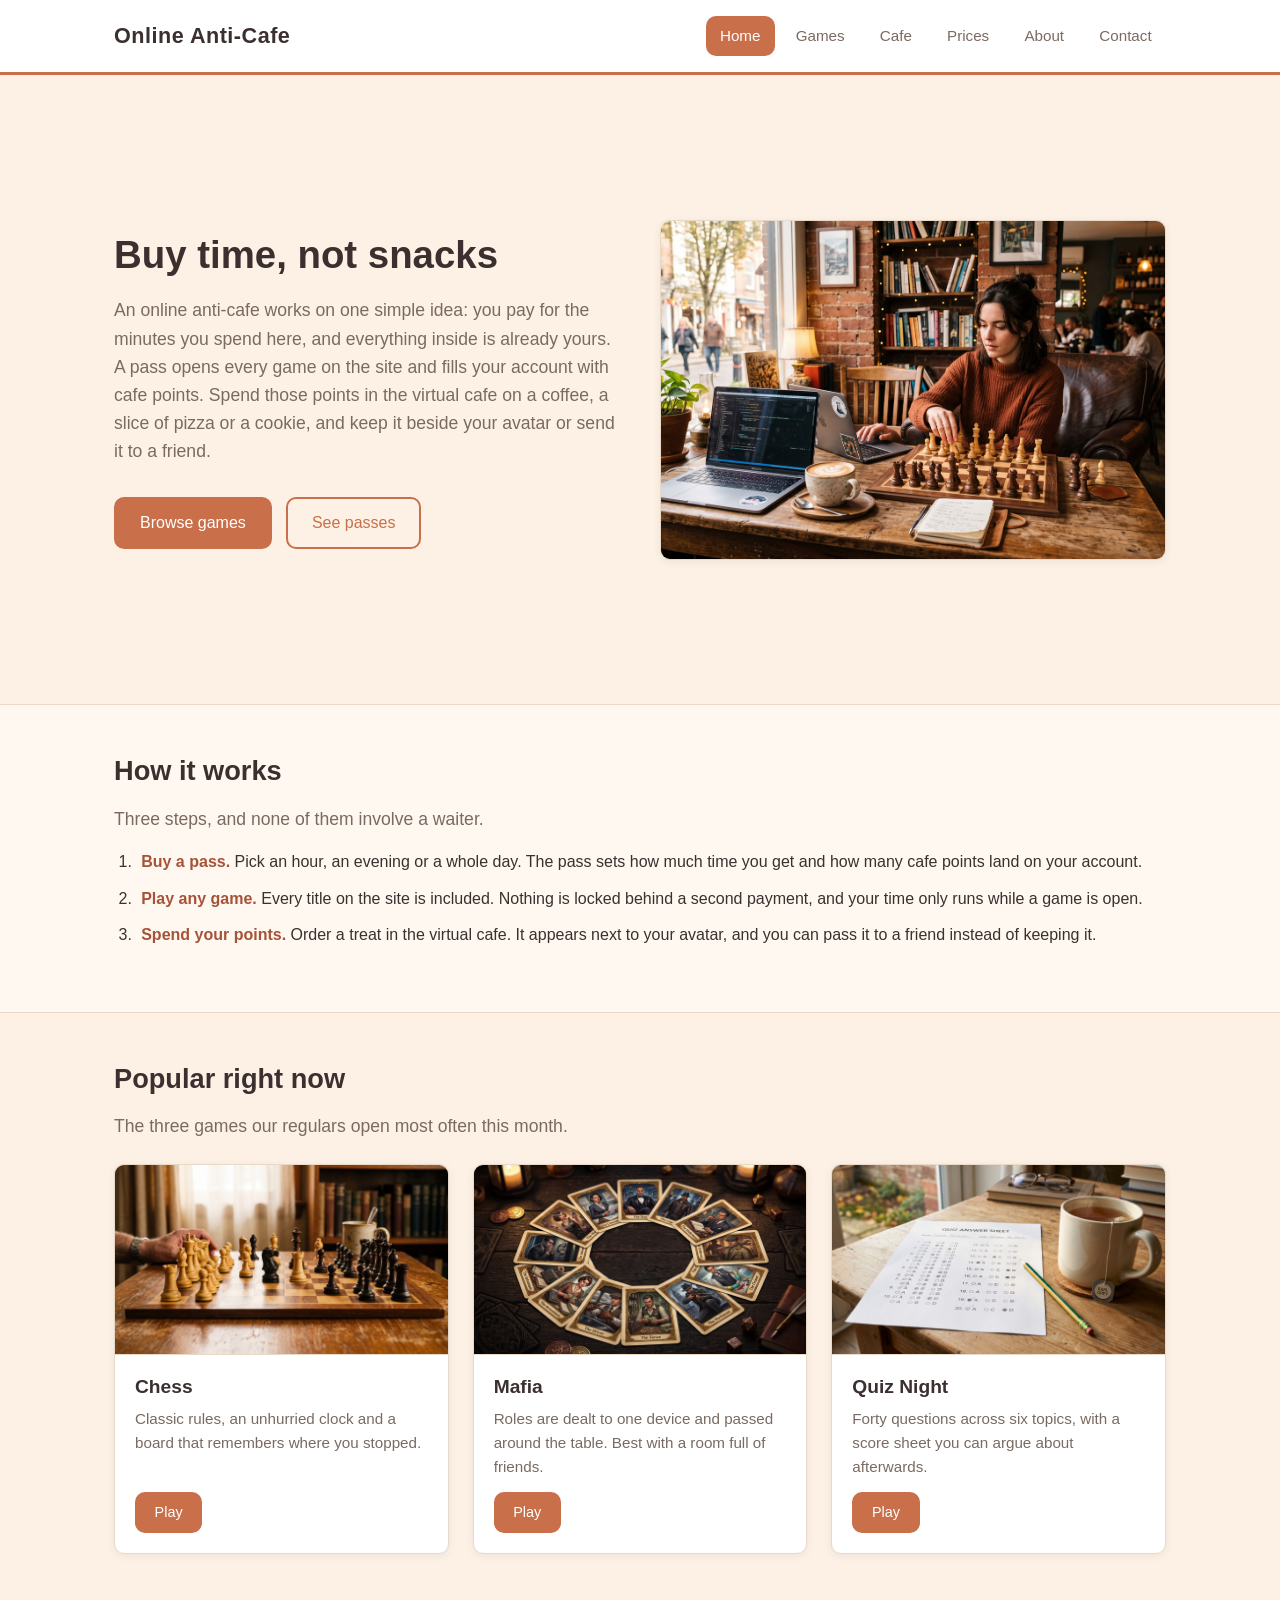
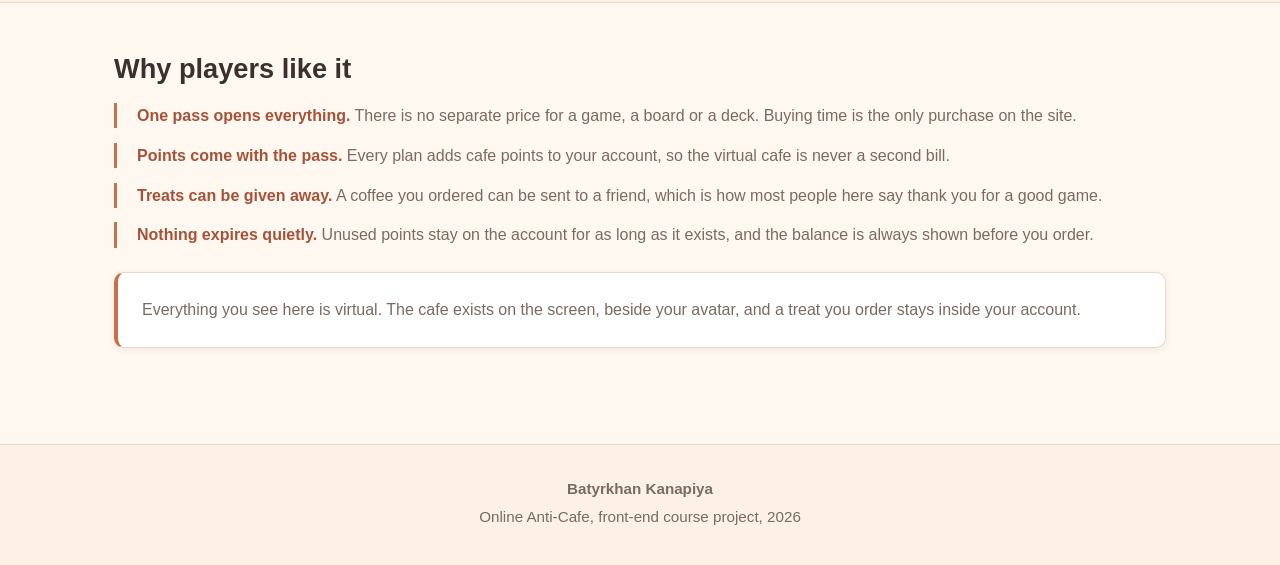
==== index.html @ 0a93e50f "Online Anti-Cafe: stage 1, HTML and CSS" ====
<!DOCTYPE html>
<html lang="en">

<head>
  <meta charset="utf-8">
  <meta name="viewport" content="width=device-width, initial-scale=1.0">
  <meta name="description" content="An online anti-cafe where you buy time instead of food: one pass opens every minigame and fills your account with cafe points for virtual treats.">
  <title>Home | Online Anti-Cafe</title>
  <link rel="stylesheet" href="css/style.css">
  <link rel="icon" type="image/png" href="images/favicon.png">
</head>

<body>

  <!-- header: same across all pages -->
  <header id="main-header">
    <div class="container">
      <a class="site-name" href="index.html">Online Anti-Cafe</a>
      <nav>
        <ul class="nav-menu">
          <li><a class="active" href="index.html">Home</a></li>
          <li><a href="games.html">Games</a></li>
          <li><a href="cafe.html">Cafe</a></li>
          <li><a href="prices.html">Prices</a></li>
          <li><a href="about.html">About</a></li>
          <li><a href="contact.html">Contact</a></li>
        </ul>
      </nav>
    </div>
  </header>

  <section id="hero">
    <div class="container">
      <div class="hero-text">
        <h1>Buy time, not snacks</h1>
        <p>An online anti-cafe works on one simple idea: you pay for the minutes you spend here, and
          everything inside is already yours. A pass opens every game on the site and fills your account
          with cafe points. Spend those points in the virtual cafe on a coffee, a slice of pizza or a
          cookie, and keep it beside your avatar or send it to a friend.</p>
        <a class="btn" href="games.html">Browse games</a>
        <a class="btn btn-outline" href="prices.html">See passes</a>
      </div>
      <div class="hero-media">
        <img class="hero-img" src="images/hero.jpg" alt="A warm cafe corner with a laptop, a cup of coffee and a chess board on a wooden table">
      </div>
    </div>
  </section>

  <section class="section">
    <div class="container">
      <h2>How it works</h2>
      <p class="lead">Three steps, and none of them involve a waiter.</p>
      <ol class="step-list">
        <li><strong>Buy a pass.</strong> Pick an hour, an evening or a whole day. The pass sets how much
          time you get and how many cafe points land on your account.</li>
        <li><strong>Play any game.</strong> Every title on the site is included. Nothing is locked behind
          a second payment, and your time only runs while a game is open.</li>
        <li><strong>Spend your points.</strong> Order a treat in the virtual cafe. It appears next to your
          avatar, and you can pass it to a friend instead of keeping it.</li>
      </ol>
    </div>
  </section>

  <section class="section section-alt">
    <div class="container">
      <h2>Popular right now</h2>
      <p class="lead">The three games our regulars open most often this month.</p>

      <div class="card-grid">
        <article class="card" data-game="chess">
          <img src="images/game-chess.jpg" alt="A wooden chess board in the middle of a game, seen from the side">
          <div class="card-body">
            <h3>Chess</h3>
            <p>Classic rules, an unhurried clock and a board that remembers where you stopped.</p>
            <div class="card-actions">
              <a class="btn btn-small" href="#" data-action="play">Play</a>
            </div>
          </div>
        </article>

        <article class="card" data-game="mafia">
          <img src="images/game-mafia.jpg" alt="A circle of playing cards with role illustrations laid out on a dark table">
          <div class="card-body">
            <h3>Mafia</h3>
            <p>Roles are dealt to one device and passed around the table. Best with a room full of friends.</p>
            <div class="card-actions">
              <a class="btn btn-small" href="#" data-action="play">Play</a>
            </div>
          </div>
        </article>

        <article class="card" data-game="quiz-night">
          <img src="images/game-quiz-night.jpg" alt="A quiz answer sheet and a pencil next to a mug of tea">
          <div class="card-body">
            <h3>Quiz Night</h3>
            <p>Forty questions across six topics, with a score sheet you can argue about afterwards.</p>
            <div class="card-actions">
              <a class="btn btn-small" href="#" data-action="play">Play</a>
            </div>
          </div>
        </article>
      </div>
    </div>
  </section>

  <section class="section">
    <div class="container">
      <h2>Why players like it</h2>
      <ul class="feature-list">
        <li><strong>One pass opens everything.</strong> There is no separate price for a game, a board or
          a deck. Buying time is the only purchase on the site.</li>
        <li><strong>Points come with the pass.</strong> Every plan adds cafe points to your account, so
          the virtual cafe is never a second bill.</li>
        <li><strong>Treats can be given away.</strong> A coffee you ordered can be sent to a friend, which
          is how most people here say thank you for a good game.</li>
        <li><strong>Nothing expires quietly.</strong> Unused points stay on the account for as long as it
          exists, and the balance is always shown before you order.</li>
      </ul>
      <div class="info-panel">
        <p>Everything you see here is virtual. The cafe exists on the screen, beside your avatar, and a
          treat you order stays inside your account.</p>
      </div>
    </div>
  </section>

  <!-- footer same in all pages -->
  <footer class="site-footer">
    <div class="container">
      <p class="footer-name">Batyrkhan Kanapiya</p>
      <p>Online Anti-Cafe, front-end course project, 2026</p>
    </div>
  </footer>

</body>

</html>
---- css/style.css ----
/* ==========================================================================
   CONTENTS
     1.  Palette and custom properties
     2.  Reset
     3.  Element selectors
     4.  Layout
     5.  Header and navigation
     6.  Hero and buttons
     7.  Cards, treats and points
     8.  Price table
     9.  Form
     10. Images
     11. Footer
     12. Utilities (reserved for the JavaScript stage)
     13. Media query
   ========================================================================== */


/* ==========================================================================
   1. PALETTE AND CUSTOM PROPERTIES
   --------------------------------------------------------------------------
   Every colour, radius and spacing value used on the site is declared here.
   A theme change means editing this block and nothing else.
   ========================================================================== */
:root {
  --bg:          #FFF8F0;  /* page background, cream            */
  --surface:     #FFFFFF;  /* cards and panels                  */
  --text:        #3B2F2F;  /* main text, dark brown             */
  --muted:       #7A6A61;  /* secondary text                    */
  --accent:      #C96F4A;  /* buttons, links, table header      */
  --accent-dark: #A65238;  /* hover states                      */
  --border:      #E8D9C8;  /* borders and dividers              */
  --radius:      10px;
  --space:       1rem;

  /* Derived tokens, built from the palette above */
  --surface-alt:  #FDF1E5;  /* alternating table rows           */
  --shadow:       0 2px 8px rgba(59, 47, 47, 0.07);
  --shadow-hover: 0 8px 20px rgba(59, 47, 47, 0.13);
  --focus-glow:   0 0 0 3px rgba(201, 111, 74, 0.22);

  --font-heading: "Segoe UI", "Trebuchet MS", Verdana, sans-serif;
  --font-body:    "Helvetica Neue", Arial, "Segoe UI", sans-serif;

  --border-width: 1px;
  --speed:        0.2s;
}


/* ==========================================================================
   2. RESET
   ========================================================================== */
* {
  margin: 0;
  padding: 0;
  box-sizing: border-box;
}


/* ==========================================================================
   3. ELEMENT SELECTORS
   ========================================================================== */
body {
  background-color: var(--bg);
  color: var(--text);
  font-family: var(--font-body);
  font-size: 16px;
  line-height: 1.6;
}

h1,
h2,
h3 {
  font-family: var(--font-heading);
  color: var(--text);
  line-height: 1.3;
}

h1 {
  font-size: 2.4rem;
  margin-bottom: var(--space);
}

h2 {
  font-size: 1.7rem;
  margin-bottom: var(--space);
}

h3 {
  font-size: 1.2rem;
  margin-bottom: 0.5rem;
}

p {
  color: var(--text);
  margin-bottom: var(--space);
}

a {
  color: var(--accent);
  text-decoration: none;
  transition: color var(--speed) ease;
}

a:hover {
  color: var(--accent-dark);
}

img {
  display: block;
  max-width: 100%;
}

ul,
ol {
  margin-bottom: var(--space);
  padding-left: 1.4rem;
}

li {
  margin-bottom: 0.5rem;
  color: var(--text);
}

strong {
  color: var(--accent-dark);
}


/* ==========================================================================
   4. LAYOUT
   ========================================================================== */
.container {
  width: 100%;
  max-width: 1100px;
  margin: 0 auto;
  padding-left: calc(var(--space) * 1.5);
  padding-right: calc(var(--space) * 1.5);
}

.section {
  padding-top: calc(var(--space) * 3);
  padding-bottom: calc(var(--space) * 3);
}

.section-alt {
  background-color: var(--surface-alt);
  border-top: var(--border-width) solid var(--border);
  border-bottom: var(--border-width) solid var(--border);
}

.page-intro {
  padding-top: calc(var(--space) * 3);
  padding-bottom: var(--space);
}

.lead {
  color: var(--muted);
  font-size: 1.1rem;
  max-width: 60%;
}

.note {
  color: var(--muted);
  font-size: 0.9rem;
}


/* ==========================================================================
   5. HEADER AND NAVIGATION
   --------------------------------------------------------------------------
   The header markup is identical on all six pages. Only the current page
   carries class="active" on its own link.
   ========================================================================== */
#main-header {
  background-color: var(--surface);
  border-bottom: 3px solid var(--accent);
  padding-top: var(--space);
  padding-bottom: var(--space);
}

#main-header .container {
  display: flex;
  flex-wrap: wrap;
  align-items: center;
  justify-content: space-between;
  gap: var(--space);
}

.site-name {
  font-family: var(--font-heading);
  font-size: 1.35rem;
  font-weight: 700;
  color: var(--text);
  letter-spacing: 0.5px;
}

.site-name:hover {
  color: var(--accent);
}

.nav-menu {
  display: flex;
  flex-wrap: wrap;
  gap: 0.4rem;
  list-style: none;
  margin: 0;
  padding: 0;
}

.nav-menu li {
  margin-bottom: 0;
}

.nav-menu a {
  display: block;
  padding: 0.5rem 0.9rem;
  border-radius: var(--radius);
  color: var(--muted);
  font-family: var(--font-heading);
  font-size: 0.95rem;
  text-decoration: none;
  transition: background-color var(--speed) ease, color var(--speed) ease;
}

.nav-menu a:hover {
  background-color: var(--surface-alt);
  color: var(--accent-dark);
}

.nav-menu a.active {
  background-color: var(--accent);
  color: var(--surface);
}


/* ==========================================================================
   6. HERO AND BUTTONS
   ========================================================================== */
#hero {
  background-color: var(--surface-alt);
  border-bottom: var(--border-width) solid var(--border);
  min-height: 70vh;
  display: flex;
  align-items: center;
  padding-top: calc(var(--space) * 3);
  padding-bottom: calc(var(--space) * 3);
}

#hero .container {
  display: flex;
  flex-wrap: wrap;
  align-items: center;
  gap: calc(var(--space) * 2.5);
}

.hero-text {
  flex: 1 1 340px;
}

.hero-text p {
  color: var(--muted);
  font-size: 1.1rem;
}

.hero-media {
  flex: 1 1 340px;
}

.hero-img {
  width: 100%;
  height: 340px;
  object-fit: cover;
  border: var(--border-width) solid var(--border);
  border-radius: var(--radius);
  box-shadow: var(--shadow);
}

.btn {
  display: inline-block;
  margin-top: var(--space);
  margin-right: 0.6rem;
  padding: 0.7rem 1.5rem;
  border: 2px solid var(--accent);
  border-radius: var(--radius);
  background-color: var(--accent);
  color: var(--surface);
  font-family: var(--font-heading);
  font-size: 1rem;
  cursor: pointer;
  transition: background-color var(--speed) ease, border-color var(--speed) ease, color var(--speed) ease;
}

.btn:hover {
  background-color: var(--accent-dark);
  border-color: var(--accent-dark);
  color: var(--surface);
}

.btn-outline {
  background-color: transparent;
  color: var(--accent);
}

.btn-outline:hover {
  background-color: var(--accent);
  color: var(--surface);
}

.btn-small {
  padding: 0.45rem 1.1rem;
  font-size: 0.9rem;
}


/* ==========================================================================
   7. CARDS, TREATS AND POINTS
   --------------------------------------------------------------------------
   The grid works with any number of cards. There are no per-item rules and
   no fixed card widths, so new games or treats need no extra CSS.
   ========================================================================== */
.card-grid {
  display: grid;
  grid-template-columns: repeat(auto-fit, minmax(280px, 1fr));
  gap: calc(var(--space) * 1.5);
  margin-top: calc(var(--space) * 1.5);
}

.card {
  display: flex;
  flex-direction: column;
  background-color: var(--surface);
  border: var(--border-width) solid var(--border);
  border-radius: var(--radius);
  box-shadow: var(--shadow);
  overflow: hidden;
  transition: transform var(--speed) ease, box-shadow var(--speed) ease;
}

.card:hover {
  transform: translateY(-4px);
  box-shadow: var(--shadow-hover);
}

.card img {
  width: 100%;
  height: 190px;
  object-fit: cover;
  border-bottom: var(--border-width) solid var(--border);
}

.card h3 {
  margin-bottom: 0.4rem;
}

.card p {
  color: var(--muted);
  font-size: 0.95rem;
  margin-bottom: 0.75rem;
}

.card-body {
  display: flex;
  flex-direction: column;
  flex-grow: 1;
  padding: calc(var(--space) * 1.25);
}

.card-meta {
  display: block;
  margin-bottom: var(--space);
  color: var(--accent-dark);
  font-family: var(--font-heading);
  font-size: 0.85rem;
  letter-spacing: 0.5px;
  text-transform: uppercase;
}

.card-actions {
  margin-top: auto;
}

.card-actions .btn {
  margin-top: 0;
  margin-right: 0;
}

.treat-card {
  text-align: left;
}

.treat-cost {
  display: block;
  margin-bottom: var(--space);
  color: var(--muted);
  font-size: 0.9rem;
}

.price-tag {
  display: inline-block;
  padding: 0.15rem 0.6rem;
  border-radius: var(--radius);
  background-color: var(--surface-alt);
  color: var(--accent-dark);
  font-family: var(--font-heading);
  font-size: 1.1rem;
  font-weight: 700;
}

.points-bar {
  display: flex;
  flex-wrap: wrap;
  align-items: center;
  gap: 0.6rem;
  max-width: 60%;
  margin-top: var(--space);
  margin-bottom: calc(var(--space) * 2);
  padding: calc(var(--space) * 1.25);
  border: 2px solid var(--accent);
  border-radius: var(--radius);
  background-color: var(--surface);
  box-shadow: var(--shadow);
}

.points-label {
  color: var(--muted);
  font-family: var(--font-heading);
  font-size: 0.95rem;
  text-transform: uppercase;
  letter-spacing: 1px;
}

.points-value {
  color: var(--accent);
  font-family: var(--font-heading);
  font-size: 2rem;
  font-weight: 700;
  line-height: 1;
}

.feature-list {
  list-style: none;
  padding-left: 0;
  margin-top: var(--space);
}

.feature-list li {
  margin-bottom: 0.9rem;
  padding-left: calc(var(--space) * 1.25);
  border-left: 3px solid var(--accent);
  color: var(--muted);
}

.step-list {
  margin-top: var(--space);
  padding-left: 1.4rem;
}

.step-list li {
  margin-bottom: 0.7rem;
  padding-left: 0.3rem;
}

.info-panel {
  margin-top: calc(var(--space) * 1.5);
  padding: calc(var(--space) * 1.5);
  border: var(--border-width) solid var(--border);
  border-left: 4px solid var(--accent);
  border-radius: var(--radius);
  background-color: var(--surface);
  box-shadow: var(--shadow);
}

.info-panel p {
  margin-bottom: 0;
  color: var(--muted);
}


/* ==========================================================================
   8. PRICE TABLE
   ========================================================================== */
.table-scroll {
  width: 100%;
  overflow-x: auto;
  margin-top: calc(var(--space) * 1.5);
}

#price-table {
  width: 100%;
  border-collapse: collapse;
  border: var(--border-width) solid var(--border);
  border-radius: var(--radius);
  overflow: hidden;
  background-color: var(--surface);
}

#price-table caption {
  margin-bottom: 0.6rem;
  color: var(--muted);
  font-family: var(--font-heading);
  font-size: 0.9rem;
  text-align: left;
}

#price-table th {
  padding: 0.9rem var(--space);
  background-color: var(--accent);
  color: var(--surface);
  font-family: var(--font-heading);
  font-size: 0.95rem;
  text-align: left;
}

#price-table td {
  padding: 0.85rem var(--space);
  border-bottom: var(--border-width) solid var(--border);
  color: var(--text);
  vertical-align: top;
}

#price-table tr:nth-child(even) {
  background-color: var(--surface-alt);
}


/* ==========================================================================
   9. FORM
   ========================================================================== */
#contact-form {
  max-width: 60%;
  margin-top: calc(var(--space) * 1.5);
  padding: calc(var(--space) * 2);
  border: var(--border-width) solid var(--border);
  border-radius: var(--radius);
  background-color: var(--surface);
  box-shadow: var(--shadow);
}

.form-group {
  margin-bottom: calc(var(--space) * 1.25);
}

label {
  display: block;
  margin-bottom: 0.35rem;
  color: var(--text);
  font-family: var(--font-heading);
  font-size: 0.95rem;
}

input,
select,
textarea {
  width: 100%;
  padding: 0.7rem 0.9rem;
  border: 2px solid var(--border);
  border-radius: var(--radius);
  background-color: var(--bg);
  color: var(--text);
  font-family: var(--font-body);
  font-size: 1rem;
}

textarea {
  resize: vertical;
}

input:focus,
select:focus,
textarea:focus {
  outline: none;
  border-color: var(--accent);
  background-color: var(--surface);
  box-shadow: var(--focus-glow);
}

input[type="color"] {
  width: 80px;
  height: 44px;
  padding: 4px;
  cursor: pointer;
}

input[type="radio"] {
  width: 18px;
  height: 18px;
  margin-right: 0.4rem;
  accent-color: var(--accent);
  cursor: pointer;
}

.group-label {
  display: block;
  margin-bottom: 0.35rem;
  color: var(--text);
  font-family: var(--font-heading);
  font-size: 0.95rem;
}

.radio-row {
  display: flex;
  flex-wrap: wrap;
  gap: calc(var(--space) * 1.25);
}

.radio-option {
  display: flex;
  align-items: center;
  margin-bottom: 0;
  color: var(--muted);
  font-family: var(--font-body);
  cursor: pointer;
}

.form-hint {
  display: block;
  margin-top: 0.3rem;
  color: var(--muted);
  font-size: 0.85rem;
}

.contact-details {
  max-width: 60%;
  margin-top: calc(var(--space) * 2);
  padding: calc(var(--space) * 1.5);
  border: var(--border-width) solid var(--border);
  border-radius: var(--radius);
  background-color: var(--surface-alt);
}

.contact-details p {
  margin-bottom: 0.4rem;
  color: var(--muted);
}


/* ==========================================================================
   10. IMAGES
   --------------------------------------------------------------------------
   Every image is sized here, never with HTML width or height attributes.
   ========================================================================== */
.profile-img {
  width: 180px;
  height: 180px;
  border: 4px solid var(--accent);
  border-radius: 50%;
  object-fit: cover;
  box-shadow: var(--shadow);
}

.profile-block {
  display: flex;
  flex-wrap: wrap;
  align-items: flex-start;
  gap: calc(var(--space) * 2);
  margin-top: var(--space);
}

.profile-text {
  flex: 1 1 320px;
}

.wide-img {
  width: 100%;
  height: 280px;
  object-fit: cover;
  border: var(--border-width) solid var(--border);
  border-radius: var(--radius);
  box-shadow: var(--shadow);
}

.split {
  display: flex;
  flex-wrap: wrap;
  align-items: center;
  gap: calc(var(--space) * 2);
  margin-top: var(--space);
}

.split-item {
  flex: 1 1 320px;
}


/* ==========================================================================
   11. FOOTER
   ========================================================================== */
.site-footer {
  margin-top: calc(var(--space) * 3);
  padding-top: calc(var(--space) * 2);
  padding-bottom: calc(var(--space) * 2);
  border-top: var(--border-width) solid var(--border);
  background-color: var(--surface-alt);
  text-align: center;
}

.site-footer p {
  margin-bottom: 0.25rem;
  color: var(--muted);
  font-size: 0.95rem;
}

.footer-name {
  font-family: var(--font-heading);
  font-size: 1.05rem;
  font-weight: 700;
}


/* ==========================================================================
   12. UTILITIES (reserved for the JavaScript stage)
   --------------------------------------------------------------------------
   Not used yet. Stage 2 will toggle these classes from script to hide
   elements and to mark a card while its action is being processed.

   .hidden {
     display: none;
   }

   .is-loading {
     opacity: 0.6;
     pointer-events: none;
   }
   ========================================================================== */


/* ==========================================================================
   13. MEDIA QUERY
   ========================================================================== */
@media (max-width: 720px) {
  h1 {
    font-size: 1.9rem;
  }

  h2 {
    font-size: 1.4rem;
  }

  .card-grid {
    grid-template-columns: 1fr;
  }

  #main-header .container {
    justify-content: center;
  }

  .nav-menu {
    justify-content: center;
  }

  #hero {
    min-height: auto;
  }

  .lead,
  .points-bar,
  #contact-form,
  .contact-details {
    max-width: 100%;
  }

  #contact-form {
    padding: calc(var(--space) * 1.25);
  }
}
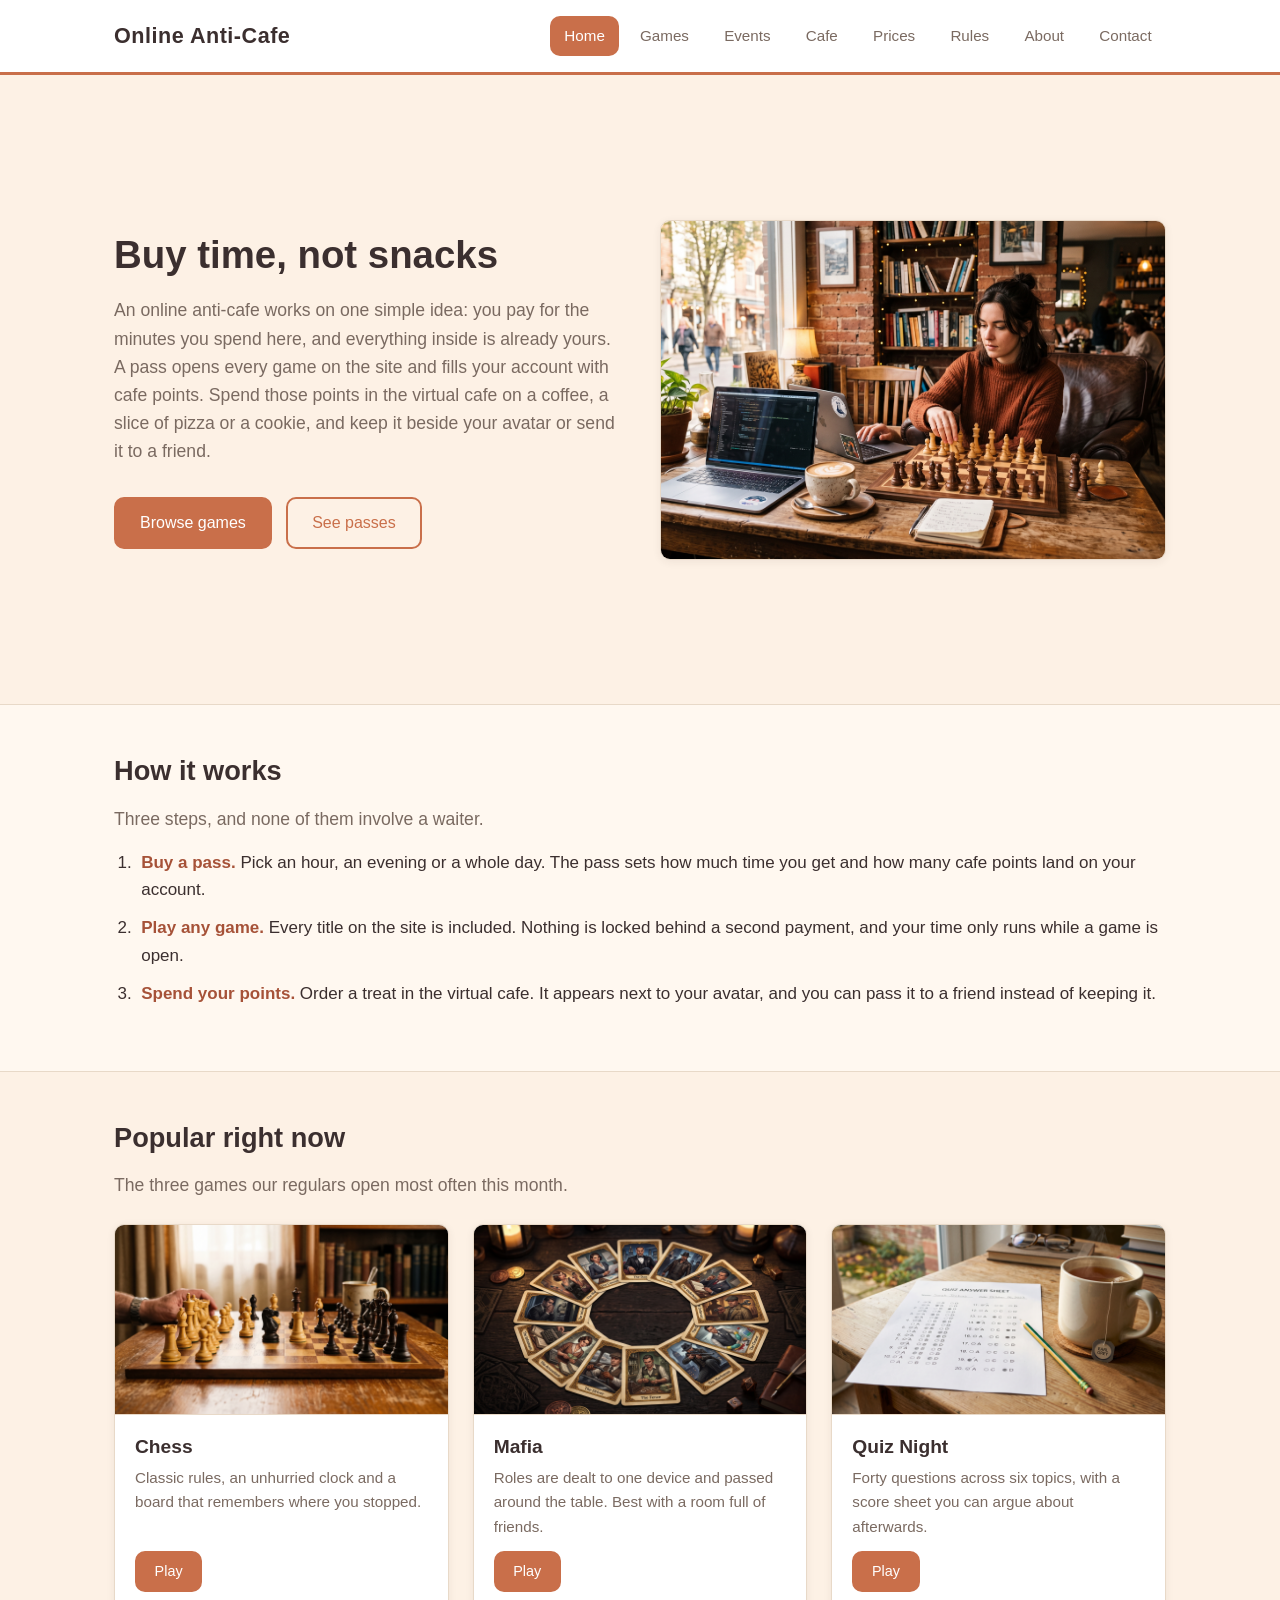
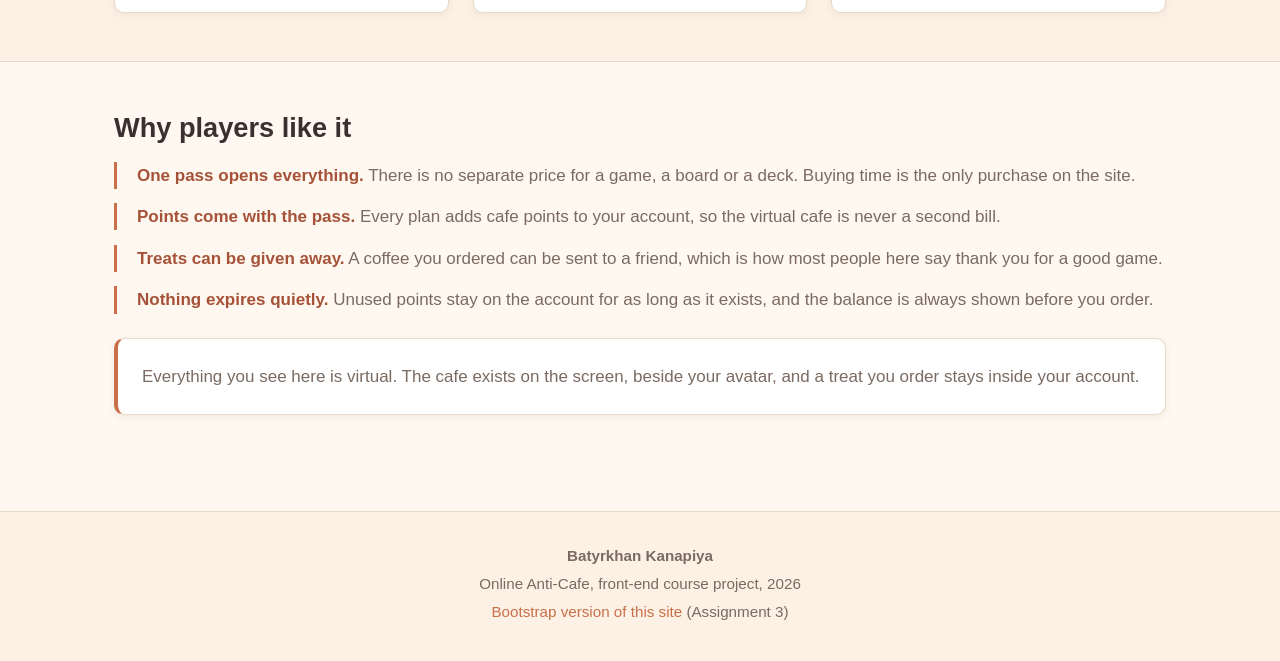
==== commit 4d6a5c04: "Third assignment bootstrap" ====
--- a/index.html
+++ b/index.html
@@ -20,8 +20,10 @@
         <ul class="nav-menu">
           <li><a class="active" href="index.html">Home</a></li>
           <li><a href="games.html">Games</a></li>
+          <li><a href="events.html">Events</a></li>
           <li><a href="cafe.html">Cafe</a></li>
           <li><a href="prices.html">Prices</a></li>
+          <li><a href="rules.html">Rules</a></li>
           <li><a href="about.html">About</a></li>
           <li><a href="contact.html">Contact</a></li>
         </ul>
@@ -128,6 +130,7 @@
     <div class="container">
       <p class="footer-name">Batyrkhan Kanapiya</p>
       <p>Online Anti-Cafe, front-end course project, 2026</p>
+      <p><a href="bootstrap/index.html">Bootstrap version of this site</a> (Assignment 3)</p>
     </div>
   </footer>
 
--- a/css/style.css
+++ b/css/style.css
@@ -11,8 +11,17 @@
      9.  Form
      10. Images
      11. Footer
-     12. Utilities (reserved for the JavaScript stage)
-     13. Media query
+     12. Page layout with grid areas
+     13. Image gallery
+     14. Card columns set by media queries
+     15. Utilities (reserved for the JavaScript stage)
+     16. Media queries
+
+   BREAKPOINTS (the same values Bootstrap uses, so both versions of the
+   site switch layout at the same widths)
+     mobile   below 768px    base rules, written first
+     tablet   768px and up   @media (min-width: 768px)
+     desktop  992px and up   @media (min-width: 992px)
    ========================================================================== */
 
 
@@ -38,12 +47,26 @@
   --shadow:       0 2px 8px rgba(59, 47, 47, 0.07);
   --shadow-hover: 0 8px 20px rgba(59, 47, 47, 0.13);
   --focus-glow:   0 0 0 3px rgba(201, 111, 74, 0.22);
+  --overlay:      rgba(59, 47, 47, 0.82);  /* gallery caption bar   */
 
   --font-heading: "Segoe UI", "Trebuchet MS", Verdana, sans-serif;
   --font-body:    "Helvetica Neue", Arial, "Segoe UI", sans-serif;
 
   --border-width: 1px;
   --speed:        0.2s;
+
+  /* Type scale, mobile first. These are the phone sizes; the media
+     queries in section 16 redefine the same tokens for tablet and
+     desktop, so no element rule ever needs a second font-size. */
+  --fs-h1:   1.8rem;
+  --fs-h2:   1.4rem;
+  --fs-h3:   1.1rem;
+  --fs-body: 0.9375rem;
+  --fs-lead: 1rem;
+
+  /* Number of columns in .card-columns (section 14), also redefined
+     per breakpoint in section 16 */
+  --card-columns: 1;
 }
 
 
@@ -64,7 +87,7 @@
   background-color: var(--bg);
   color: var(--text);
   font-family: var(--font-body);
-  font-size: 16px;
+  font-size: var(--fs-body);
   line-height: 1.6;
 }
 
@@ -77,17 +100,17 @@
 }
 
 h1 {
-  font-size: 2.4rem;
+  font-size: var(--fs-h1);
   margin-bottom: var(--space);
 }
 
 h2 {
-  font-size: 1.7rem;
+  font-size: var(--fs-h2);
   margin-bottom: var(--space);
 }
 
 h3 {
-  font-size: 1.2rem;
+  font-size: var(--fs-h3);
   margin-bottom: 0.5rem;
 }
 
@@ -156,7 +179,7 @@
 
 .lead {
   color: var(--muted);
-  font-size: 1.1rem;
+  font-size: var(--fs-lead);
   max-width: 60%;
 }
 
@@ -316,17 +339,30 @@
 /* ==========================================================================
    7. CARDS, TREATS AND POINTS
    --------------------------------------------------------------------------
-   The grid works with any number of cards. There are no per-item rules and
+   The row works with any number of cards. There are no per-item rules and
    no fixed card widths, so new games or treats need no extra CSS.
    ========================================================================== */
 .card-grid {
-  display: grid;
-  grid-template-columns: repeat(auto-fit, minmax(280px, 1fr));
+  /* flex: the cards are one line of items, so a one-dimensional layout is
+     the right tool. The row itself decides how many fit. */
+  display: flex;
+  /* without wrap the cards would be squeezed onto a single line for ever;
+     with it they break onto a new line by themselves on a narrow screen */
+  flex-wrap: wrap;
+  /* one spacing value for the gaps between columns and between rows */
   gap: calc(var(--space) * 1.5);
   margin-top: calc(var(--space) * 1.5);
 }
 
 .card {
+  /* grow: 1 and shrink: 1 from an ideal width of 280px. Every card in a
+     line ends up the same width, and the count per line follows the screen
+     size on its own, with no media query. */
+  flex: 1 1 280px;
+  /* a second, nested flex container, this one vertical: it stacks the
+     picture and the body and lets .card-actions be pushed to the bottom.
+     align-items on the row above defaults to stretch, so the cards in a
+     line are all as tall as the tallest one. */
   display: flex;
   flex-direction: column;
   background-color: var(--surface);
@@ -337,6 +373,8 @@
   transition: transform var(--speed) ease, box-shadow var(--speed) ease;
 }
 
+/* hover effect: a small lift plus a deeper shadow, both animated by the
+   transition declared on .card above */
 .card:hover {
   transform: translateY(-4px);
   box-shadow: var(--shadow-hover);
@@ -377,6 +415,9 @@
 }
 
 .card-actions {
+  /* auto margin on the free space of a column flex container: it pushes
+     the button to the bottom, so buttons line up across the row however
+     long the text above them is */
   margin-top: auto;
 }
 
@@ -709,7 +750,191 @@
 
 
 /* ==========================================================================
-   12. UTILITIES (reserved for the JavaScript stage)
+   12. PAGE LAYOUT WITH GRID AREAS
+   --------------------------------------------------------------------------
+   Used on games.html. The whole page is one grid: two columns and three
+   rows, with every part given a name. Named areas are what let the header
+   and the footer stretch across both columns while the sidebar and the
+   main content share the middle row.
+   ========================================================================== */
+.page-layout {
+  /* grid, not flex: this layout has rows AND columns at the same time,
+     which is exactly what grid is for */
+  display: grid;
+  /* first column is a fixed sidebar, 1fr gives the rest to the content */
+  grid-template-columns: 260px 1fr;
+  /* header and footer are as tall as their content; 1fr makes the middle
+     row take all the height that is left over */
+  grid-template-rows: auto 1fr auto;
+  /* a picture of the page in text. A name written twice in a row means
+     that area spans both columns. */
+  grid-template-areas:
+    "header  header"
+    "sidebar main"
+    "footer  footer";
+  /* with the 1fr middle row this keeps the footer at the bottom of the
+     screen even when the page is short */
+  min-height: 100vh;
+}
+
+/* Each child is placed by area name, so the order in the HTML does not
+   decide where it lands on the screen. */
+.page-layout > #main-header {
+  grid-area: header;
+}
+
+.page-layout > .sidebar {
+  grid-area: sidebar;
+}
+
+.page-layout > .page-main {
+  grid-area: main;
+  /* a grid item will not shrink below its content by default; this lets a
+     long word or a wide table scroll instead of stretching the column */
+  min-width: 0;
+}
+
+.page-layout > .site-footer {
+  grid-area: footer;
+}
+
+.sidebar {
+  padding: calc(var(--space) * 2) calc(var(--space) * 1.5);
+  border-right: var(--border-width) solid var(--border);
+  background-color: var(--surface-alt);
+}
+
+.sidebar-title {
+  font-size: 1rem;
+  color: var(--muted);
+  text-transform: uppercase;
+  letter-spacing: 1px;
+}
+
+.sidebar-list {
+  list-style: none;
+  margin-bottom: 0;
+  padding-left: 0;
+}
+
+.sidebar-list li {
+  margin-bottom: 0.5rem;
+  padding: 0.35rem 0 0.35rem calc(var(--space) * 0.75);
+  border-left: 3px solid var(--accent);
+  color: var(--muted);
+  font-size: 0.95rem;
+}
+
+/* the sidebar box reuses .info-panel from section 7, so it matches the
+   panels on the rest of the site */
+.sidebar .info-panel {
+  padding: calc(var(--space) * 1.25);
+}
+
+.sidebar .info-panel .btn {
+  margin-right: 0;
+}
+
+
+/* ==========================================================================
+   13. IMAGE GALLERY
+   --------------------------------------------------------------------------
+   Used on about.html. A fixed three column grid of equal cells. Each
+   caption is taken out of the flow and laid over the bottom of its own
+   picture, and it slides up into view on hover.
+   ========================================================================== */
+.gallery {
+  /* grid: the pictures have to line up in columns as well as rows, which
+     flex-wrap cannot guarantee */
+  display: grid;
+  /* three columns of exactly the same width, whatever the screen size */
+  grid-template-columns: repeat(3, 1fr);
+  /* every row is the same height as the others */
+  grid-auto-rows: 1fr;
+  /* one value for the space between columns and between rows */
+  gap: calc(var(--space) * 1.25);
+  margin-top: calc(var(--space) * 1.5);
+}
+
+.gallery-item {
+  /* the anchor for the caption: an absolutely positioned child measures
+     itself against the nearest positioned ancestor, so it must be this
+     figure and not the page */
+  position: relative;
+  /* the cell keeps the same shape at every screen width, which is what
+     makes the rows equal */
+  aspect-ratio: 4 / 3;
+  margin: 0;
+  border: var(--border-width) solid var(--border);
+  border-radius: var(--radius);
+  /* clips the picture and the caption bar to the rounded corners */
+  overflow: hidden;
+  box-shadow: var(--shadow);
+}
+
+.gallery-item img {
+  /* fill the whole cell; object-fit crops the picture instead of
+     squashing it, so photos of different sizes still line up */
+  width: 100%;
+  height: 100%;
+  object-fit: cover;
+}
+
+.gallery-item figcaption {
+  /* out of the normal flow and pinned to the bottom edge of the figure */
+  position: absolute;
+  left: 0;
+  right: 0;
+  bottom: 0;
+  padding: 0.7rem calc(var(--space) * 0.85);
+  background-color: var(--overlay);
+  color: var(--surface);
+  font-family: var(--font-heading);
+  font-size: 0.9rem;
+  /* the hidden resting state: transparent and pushed below the edge */
+  opacity: 0;
+  transform: translateY(100%);
+  transition: opacity var(--speed) ease, transform var(--speed) ease;
+}
+
+/* hover effect: the caption fades in and slides up over the picture */
+.gallery-item:hover figcaption {
+  opacity: 1;
+  transform: translateY(0);
+}
+
+/* On a touch screen there is no hover, so the caption would never be
+   readable. Here it is simply always visible. */
+@media (hover: none) {
+  .gallery-item figcaption {
+    opacity: 1;
+    transform: translateY(0);
+  }
+}
+
+
+/* ==========================================================================
+   14. CARD COLUMNS SET BY MEDIA QUERIES
+   --------------------------------------------------------------------------
+   Used on events.html. Unlike .card-grid in section 7, which lets flex-wrap
+   decide how many cards fit, this row states the count exactly for each
+   screen size: one column on a phone, two on a tablet, three on a desktop.
+   The count comes from the --card-columns token, and the media queries in
+   section 16 change only that token. The cards themselves are the same
+   .card from section 7.
+   ========================================================================== */
+.card-columns {
+  /* grid, not flex: every column must be exactly the same width, and a
+     lone card on the last row must keep that width instead of stretching */
+  display: grid;
+  grid-template-columns: repeat(var(--card-columns), 1fr);
+  gap: calc(var(--space) * 1.5);
+  margin-top: calc(var(--space) * 1.5);
+}
+
+
+/* ==========================================================================
+   15. UTILITIES (reserved for the JavaScript stage)
    --------------------------------------------------------------------------
    Not used yet. Stage 2 will toggle these classes from script to hide
    elements and to mark a card while its action is being processed.
@@ -726,19 +951,63 @@
 
 
 /* ==========================================================================
-   13. MEDIA QUERY
-   ========================================================================== */
-@media (max-width: 720px) {
-  h1 {
-    font-size: 1.9rem;
+   16. MEDIA QUERIES
+   --------------------------------------------------------------------------
+   The two min-width queries are mobile first: the base rules above are the
+   phone version, and each query only redefines tokens from section 1 for a
+   wider screen. The max-width query at the end holds the phone-only layout
+   changes for the header, the games page grid and the forms.
+   ========================================================================== */
+
+/* Tablet, 768px and up: medium type, two cards per row */
+@media (min-width: 768px) {
+  :root {
+    --fs-h1:   2.1rem;
+    --fs-h2:   1.55rem;
+    --fs-h3:   1.15rem;
+    --fs-body: 1rem;
+    --fs-lead: 1.05rem;
+
+    --card-columns: 2;
   }
-
-  h2 {
-    font-size: 1.4rem;
+}
+
+/* Desktop, 992px and up: large type, three cards per row */
+@media (min-width: 992px) {
+  :root {
+    --fs-h1:   2.4rem;
+    --fs-h2:   1.7rem;
+    --fs-h3:   1.2rem;
+    --fs-body: 1.0625rem;
+    --fs-lead: 1.1rem;
+
+    --card-columns: 3;
   }
-
-  .card-grid {
+}
+
+/* Phone only, below 768px. 767.98px rather than 767px so that no fractional
+   width (on a zoomed screen) falls between this query and the tablet one. */
+@media (max-width: 767.98px) {
+  /* One column on a phone. Only the list of area names changes, and the
+     sidebar moves below the main content without touching the HTML. */
+  .page-layout {
     grid-template-columns: 1fr;
+    grid-template-rows: auto 1fr auto auto;
+    grid-template-areas:
+      "header"
+      "main"
+      "sidebar"
+      "footer";
+  }
+
+  .sidebar {
+    border-right: none;
+    border-top: var(--border-width) solid var(--border);
+  }
+
+  /* two columns instead of three, so the pictures stay big enough to see */
+  .gallery {
+    grid-template-columns: repeat(2, 1fr);
   }
 
   #main-header .container {
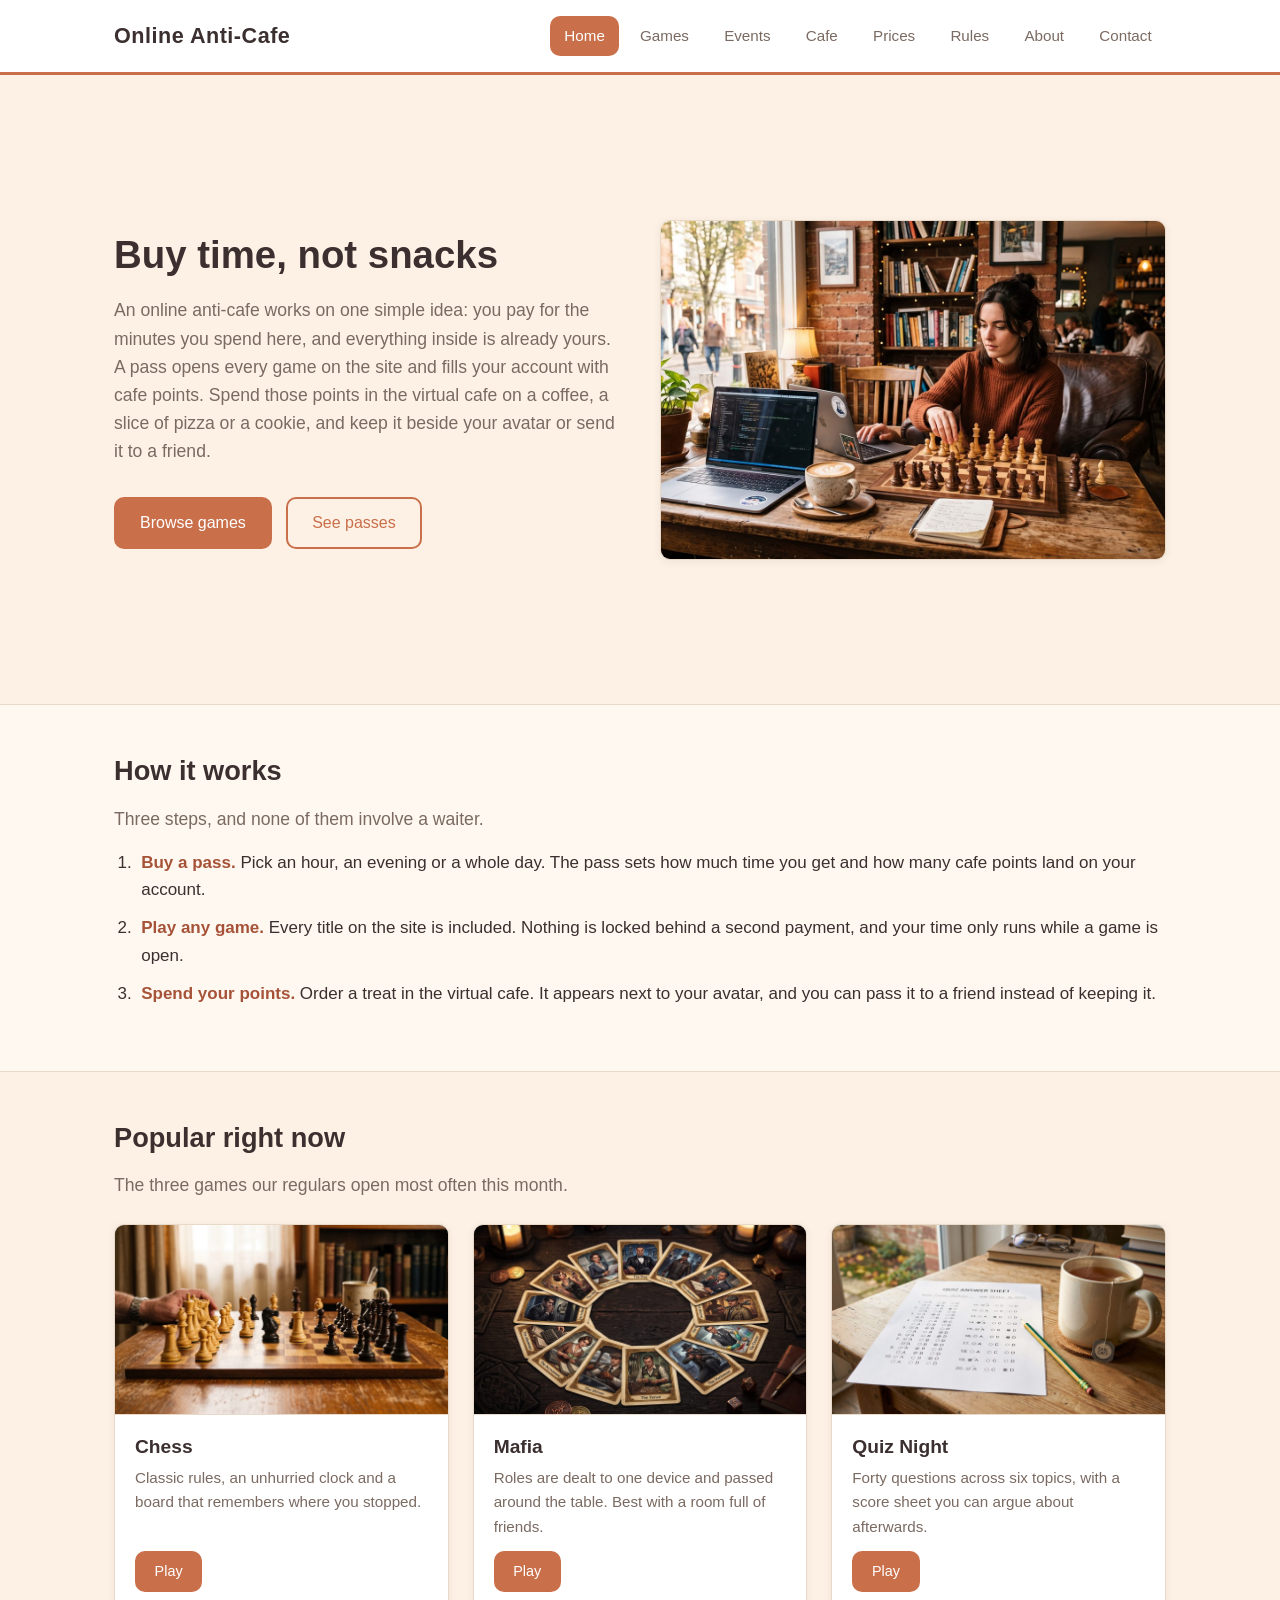
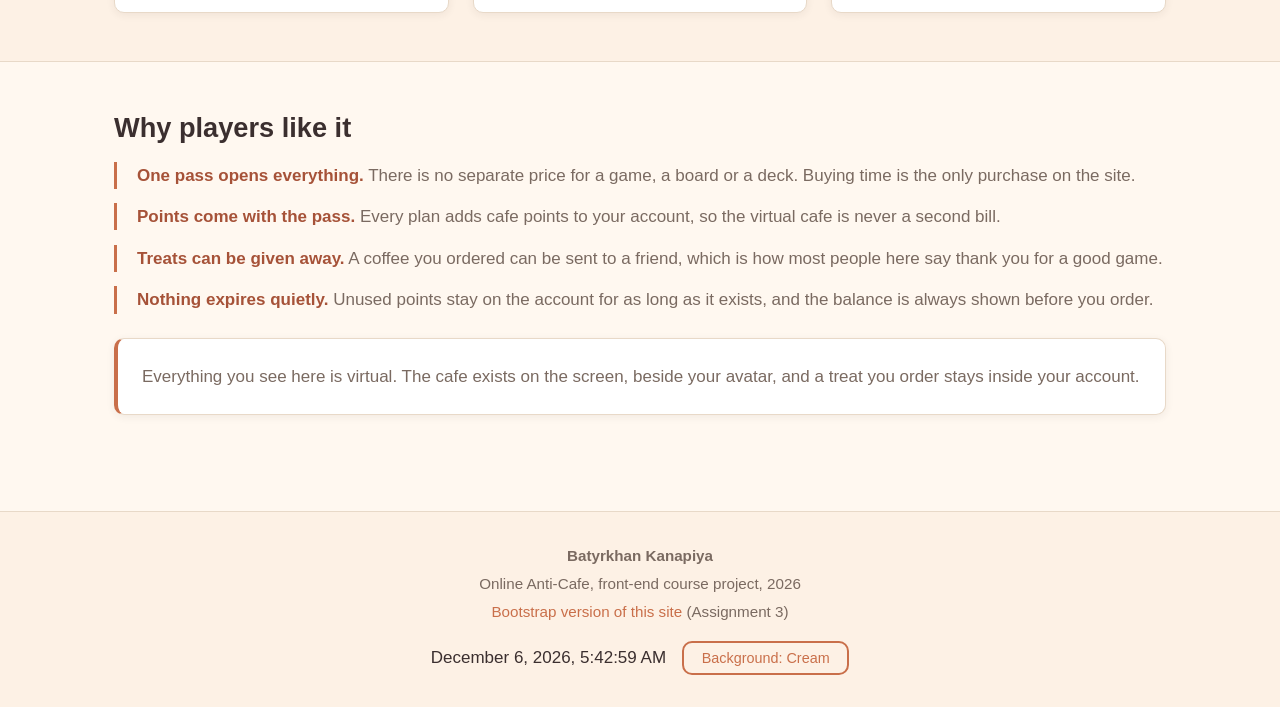
==== commit b9c7884c: "Assignment4 javascript implementation" ====
--- a/index.html
+++ b/index.html
@@ -8,6 +8,8 @@
   <title>Home | Online Anti-Cafe</title>
   <link rel="stylesheet" href="css/style.css">
   <link rel="icon" type="image/png" href="images/favicon.png">
+  <script src="js/background.js" defer></script>
+  <script src="js/clock.js" defer></script>
 </head>
 
 <body>
@@ -131,6 +133,10 @@
       <p class="footer-name">Batyrkhan Kanapiya</p>
       <p>Online Anti-Cafe, front-end course project, 2026</p>
       <p><a href="bootstrap/index.html">Bootstrap version of this site</a> (Assignment 3)</p>
+      <div class="footer-tools">
+        <time class="footer-clock" id="current-datetime"></time>
+        <button class="btn btn-small btn-outline" type="button" id="bg-toggle">Background: <span class="bg-name">Cream</span></button>
+      </div>
     </div>
   </footer>
 
--- a/css/style.css
+++ b/css/style.css
@@ -14,7 +14,7 @@
      12. Page layout with grid areas
      13. Image gallery
      14. Card columns set by media queries
-     15. Utilities (reserved for the JavaScript stage)
+     15. JavaScript components
      16. Media queries
 
    BREAKPOINTS (the same values Bootstrap uses, so both versions of the
@@ -48,6 +48,11 @@
   --shadow-hover: 0 8px 20px rgba(59, 47, 47, 0.13);
   --focus-glow:   0 0 0 3px rgba(201, 111, 74, 0.22);
   --overlay:      rgba(59, 47, 47, 0.82);  /* gallery caption bar   */
+  --backdrop:     rgba(59, 47, 47, 0.6);   /* popup background      */
+  --error:        #B3261E;
+  --error-bg:     #FDF0EF;
+  --success:      #2E7D4F;
+  --success-bg:   #EAF5EE;
 
   --font-heading: "Segoe UI", "Trebuchet MS", Verdana, sans-serif;
   --font-body:    "Helvetica Neue", Arial, "Segoe UI", sans-serif;
@@ -89,6 +94,7 @@
   font-family: var(--font-body);
   font-size: var(--fs-body);
   line-height: 1.6;
+  transition: background-color 0.5s ease;
 }
 
 h1,
@@ -568,7 +574,8 @@
 /* ==========================================================================
    9. FORM
    ========================================================================== */
-#contact-form {
+#contact-form,
+#signup-form {
   max-width: 60%;
   margin-top: calc(var(--space) * 1.5);
   padding: calc(var(--space) * 2);
@@ -623,7 +630,8 @@
   cursor: pointer;
 }
 
-input[type="radio"] {
+input[type="radio"],
+input[type="checkbox"] {
   width: 18px;
   height: 18px;
   margin-right: 0.4rem;
@@ -645,7 +653,8 @@
   gap: calc(var(--space) * 1.25);
 }
 
-.radio-option {
+.radio-option,
+.check-option {
   display: flex;
   align-items: center;
   margin-bottom: 0;
@@ -934,20 +943,219 @@
 
 
 /* ==========================================================================
-   15. UTILITIES (reserved for the JavaScript stage)
+   15. JAVASCRIPT COMPONENTS
    --------------------------------------------------------------------------
-   Not used yet. Stage 2 will toggle these classes from script to hide
-   elements and to mark a card while its action is being processed.
-
-   .hidden {
-     display: none;
-   }
-
-   .is-loading {
-     opacity: 0.6;
-     pointer-events: none;
-   }
-   ========================================================================== */
+   Form validation states, FAQ accordion, subscription popup, and the
+   footer clock and background switcher. The scripts live in js/.
+   ========================================================================== */
+
+/* Form validation (js/validation.js, js/popup.js) */
+.form-error {
+  display: block;
+  min-height: 1.2em;
+  margin-top: 0.3rem;
+  color: var(--error);
+  font-size: 0.85rem;
+}
+
+input.is-invalid,
+select.is-invalid {
+  border-color: var(--error);
+  background-color: var(--error-bg);
+}
+
+input.is-valid,
+select.is-valid {
+  border-color: var(--success);
+}
+
+input[type="checkbox"].is-invalid {
+  outline: 2px solid var(--error);
+  outline-offset: 2px;
+}
+
+.form-success {
+  margin-top: var(--space);
+  margin-bottom: 0;
+  padding: 0.8rem var(--space);
+  border-left: 4px solid var(--success);
+  border-radius: var(--radius);
+  background-color: var(--success-bg);
+  color: var(--text);
+}
+
+/* Accordion (js/accordion.js) */
+.accordion {
+  max-width: 800px;
+  margin-top: calc(var(--space) * 1.5);
+}
+
+.accordion-item {
+  margin-bottom: 0.75rem;
+  border: var(--border-width) solid var(--border);
+  border-radius: var(--radius);
+  background-color: var(--surface);
+  box-shadow: var(--shadow);
+  overflow: hidden;
+}
+
+.accordion-heading {
+  margin: 0;
+  font-size: var(--fs-body);
+}
+
+.accordion-trigger {
+  display: flex;
+  justify-content: space-between;
+  align-items: center;
+  gap: var(--space);
+  width: 100%;
+  padding: var(--space) calc(var(--space) * 1.25);
+  border: none;
+  background: none;
+  color: var(--text);
+  font-family: var(--font-heading);
+  font-size: 1.02rem;
+  font-weight: 600;
+  text-align: left;
+  cursor: pointer;
+  transition: background-color var(--speed) ease, color var(--speed) ease;
+}
+
+.accordion-trigger::after {
+  content: "+";
+  flex-shrink: 0;
+  color: var(--accent);
+  font-size: 1.5rem;
+  line-height: 1;
+  transition: transform 0.3s ease;
+}
+
+.accordion-trigger:hover,
+.accordion-item.is-open .accordion-trigger {
+  background-color: var(--surface-alt);
+  color: var(--accent-dark);
+}
+
+.accordion-trigger:focus-visible {
+  outline: none;
+  box-shadow: inset var(--focus-glow);
+}
+
+.accordion-item.is-open .accordion-trigger::after {
+  transform: rotate(45deg);
+}
+
+.accordion-panel {
+  overflow: hidden;
+  transition: max-height 0.35s ease;
+}
+
+.accordion-panel p {
+  margin: 0;
+  padding: 0.25rem calc(var(--space) * 1.25) calc(var(--space) * 1.25);
+  color: var(--muted);
+}
+
+/* Popup (js/popup.js) */
+.popup {
+  position: fixed;
+  inset: 0;
+  z-index: 100;
+  display: flex;
+  align-items: center;
+  justify-content: center;
+  padding: var(--space);
+  background-color: var(--backdrop);
+  opacity: 0;
+  visibility: hidden;
+  transition: opacity 0.25s ease, visibility 0.25s ease;
+}
+
+.popup.is-open {
+  opacity: 1;
+  visibility: visible;
+}
+
+.popup-dialog {
+  position: relative;
+  width: 100%;
+  max-width: 440px;
+  max-height: calc(100vh - 2rem);
+  overflow-y: auto;
+  padding: calc(var(--space) * 2);
+  border-top: 4px solid var(--accent);
+  border-radius: var(--radius);
+  background-color: var(--surface);
+  box-shadow: var(--shadow-hover);
+  transform: translateY(20px) scale(0.96);
+  transition: transform 0.25s ease;
+}
+
+.popup.is-open .popup-dialog {
+  transform: translateY(0) scale(1);
+}
+
+.popup-dialog h2 {
+  padding-right: 2rem;
+}
+
+.popup-dialog p {
+  color: var(--muted);
+}
+
+.popup-dialog .form-group {
+  margin-bottom: 0.5rem;
+}
+
+.popup-dialog .btn {
+  margin-top: 0;
+}
+
+.popup-close {
+  position: absolute;
+  top: 0.6rem;
+  right: 0.6rem;
+  width: 36px;
+  height: 36px;
+  border: none;
+  border-radius: 50%;
+  background-color: var(--surface-alt);
+  color: var(--text);
+  font-size: 1.5rem;
+  line-height: 1;
+  cursor: pointer;
+  transition: background-color var(--speed) ease, color var(--speed) ease;
+}
+
+.popup-close:hover {
+  background-color: var(--accent);
+  color: var(--surface);
+}
+
+.no-scroll {
+  overflow: hidden;
+}
+
+/* Footer clock and background switcher (js/clock.js, js/background.js) */
+.footer-tools {
+  display: flex;
+  flex-wrap: wrap;
+  align-items: center;
+  justify-content: center;
+  gap: 0.5rem var(--space);
+  margin-top: var(--space);
+}
+
+.footer-clock {
+  color: var(--text);
+  font-family: var(--font-heading);
+  font-variant-numeric: tabular-nums;
+}
+
+.footer-tools .btn {
+  margin: 0;
+}
 
 
 /* ==========================================================================
@@ -1015,7 +1223,7 @@
   }
 
   .nav-menu {
-    justify-content: center;
+    justify-content: space-between;
   }
 
   #hero {
@@ -1025,11 +1233,13 @@
   .lead,
   .points-bar,
   #contact-form,
+  #signup-form,
   .contact-details {
     max-width: 100%;
   }
 
-  #contact-form {
+  #contact-form,
+  #signup-form {
     padding: calc(var(--space) * 1.25);
   }
 }
